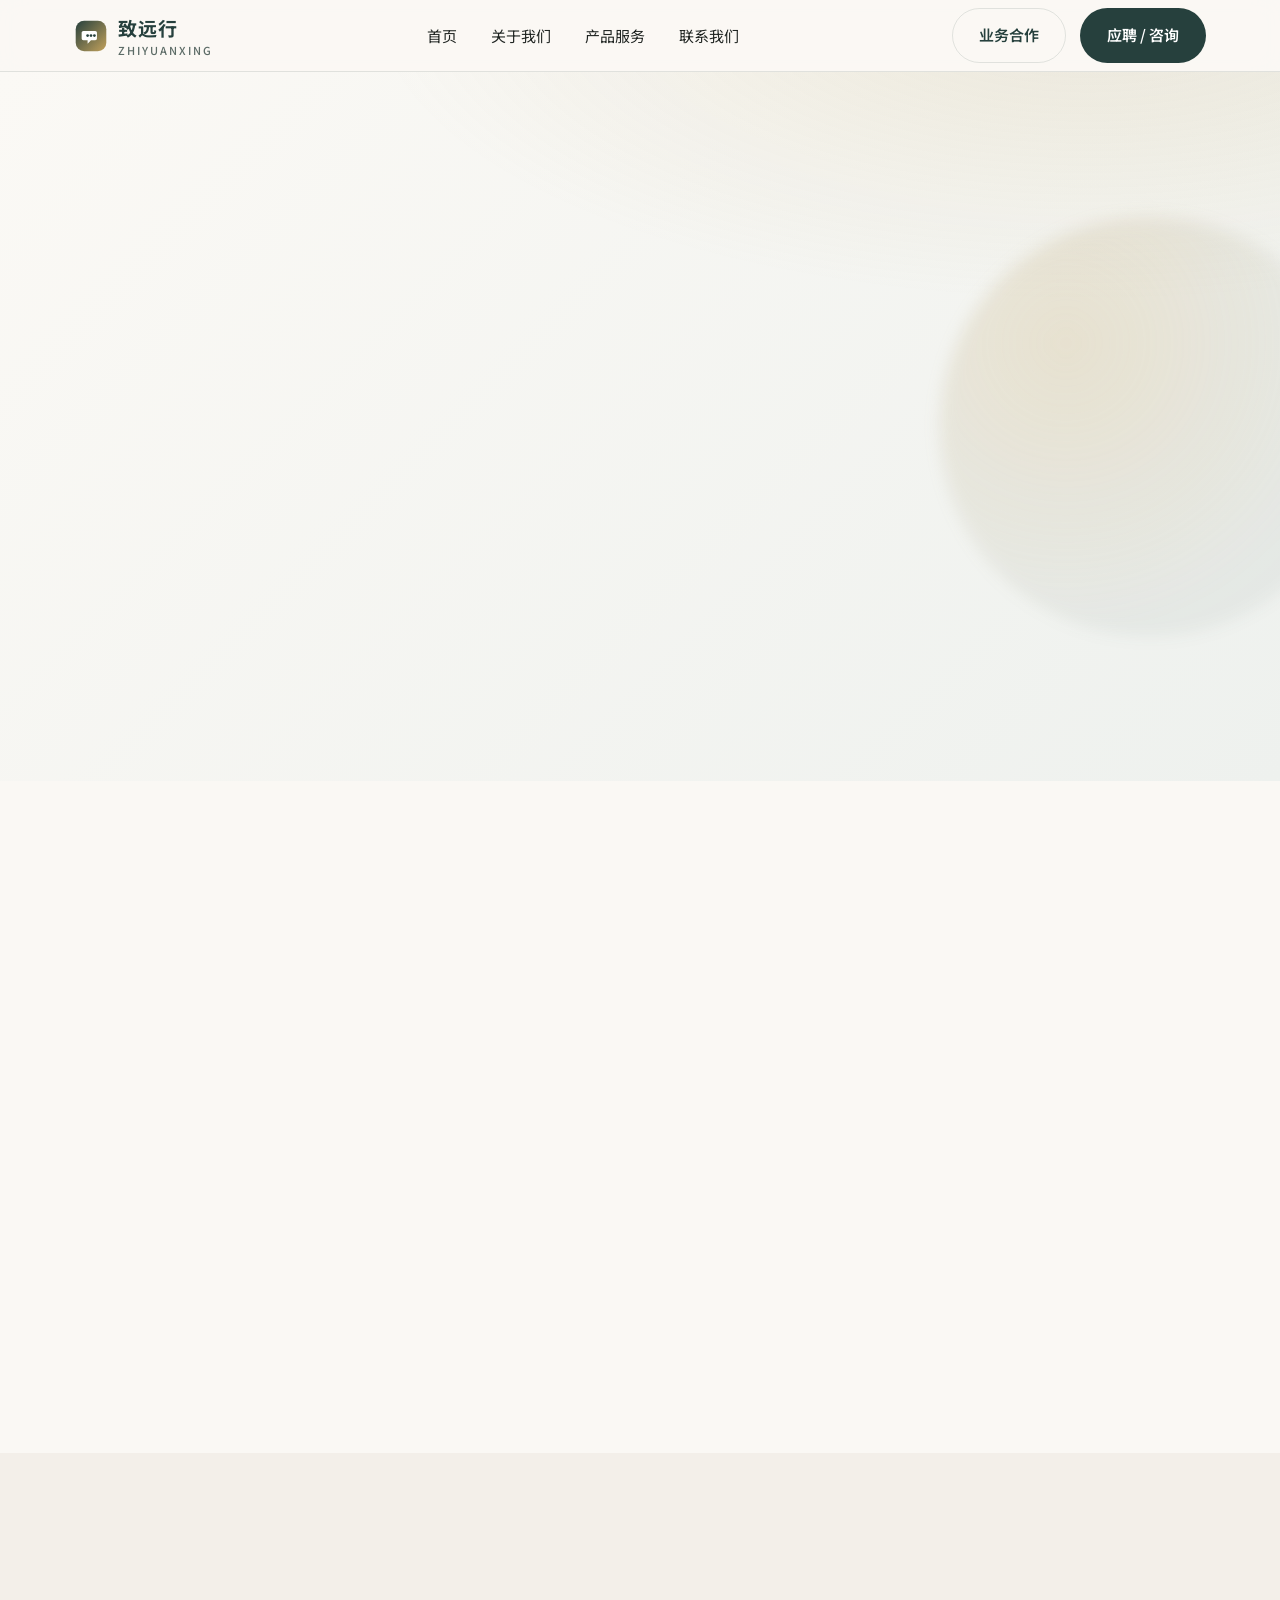
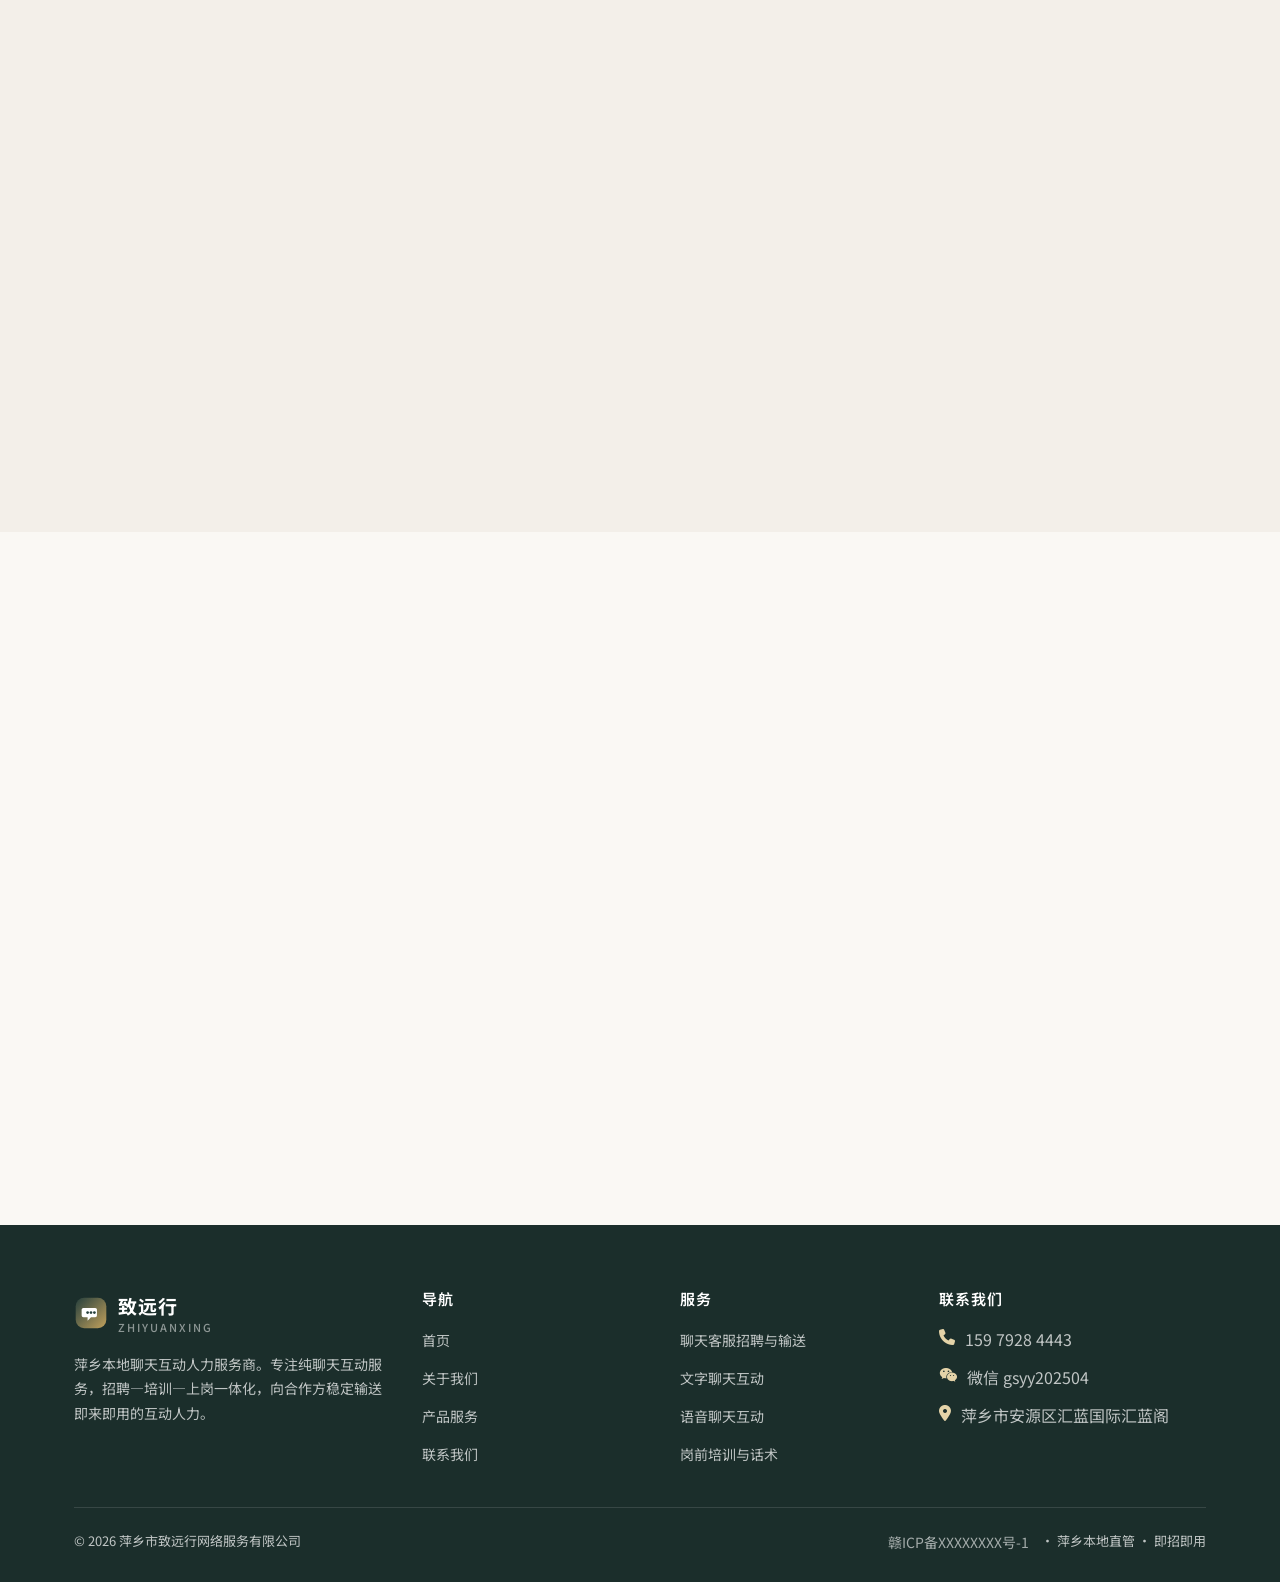
==== index.html @ ad14a849 "add index.html" ====
<!DOCTYPE html>
<html lang="zh-CN">
<head>
  <meta charset="UTF-8" />
  <meta name="viewport" content="width=device-width, initial-scale=1.0" />
  <title>萍乡市致远行网络服务有限公司 · 专注纯聊天互动人力服务</title>
  <meta name="description" content="萍乡市致远行网络服务有限公司——萍乡本地聊天互动人力服务商。提供聊天客服招聘与输送、文字/语音聊天互动、岗前培训与话术支持、弹性用工管理，招聘—培训—上岗一体化，即招即用。" />
  <meta name="keywords" content="聊天客服,客服招聘,聊天互动,语音聊天,萍乡客服,人力输送,致远行" />
  <meta name="theme-color" content="#26403D" />
  <meta property="og:title" content="萍乡市致远行网络服务有限公司" />
  <meta property="og:description" content="萍乡本地聊天互动人力服务商 · 纯聊天无推销 · 即招即用" />
  <meta property="og:type" content="website" />
  <meta property="og:image" content="assets/hero.png" />
  <meta property="og:image:width" content="1536" />
  <meta property="og:image:height" content="1024" />
  <meta property="og:image:alt" content="致远行在线聊天互动人力服务" />
  <meta name="twitter:card" content="summary_large_image" />
  <meta name="twitter:image" content="assets/hero.png" />
  <link rel="icon" type="image/svg+xml" href="assets/favicon.svg" />
  <link rel="preconnect" href="https://fonts.googleapis.com" />
  <link rel="preconnect" href="https://fonts.gstatic.com" crossorigin />
  <link href="https://fonts.googleapis.com/css2?family=Inter:wght@400;500;600;700&family=Noto+Sans+SC:wght@400;500;700&display=swap" rel="stylesheet" />
  <link rel="stylesheet" href="https://cdnjs.cloudflare.com/ajax/libs/font-awesome/6.5.2/css/all.min.css" />
  <link rel="stylesheet" href="css/style.css" />
</head>
<body data-page="home">

  <!-- 导航 -->
  <header class="nav">
    <div class="container nav__inner">
      <a class="brand" href="index.html" aria-label="致远行首页">
        <svg viewBox="0 0 40 40" width="34" height="34" aria-hidden="true">
          <defs><linearGradient id="lg-nav" x1="0" y1="0" x2="1" y2="1"><stop offset="0" stop-color="#26403D"/><stop offset="1" stop-color="#C2A15C"/></linearGradient></defs>
          <rect x="2" y="2" width="36" height="36" rx="10" fill="url(#lg-nav)"/>
          <path d="M11 14h14a2 2 0 0 1 2 2v7a2 2 0 0 1-2 2h-5l-4 4v-4h-5a2 2 0 0 1-2-2v-7a2 2 0 0 1 2-2z" fill="#fff"/>
          <circle cx="16" cy="19.5" r="1.6" fill="#26403D"/><circle cx="20" cy="19.5" r="1.6" fill="#26403D"/><circle cx="24" cy="19.5" r="1.6" fill="#26403D"/>
        </svg>
        <span>致远行<small>ZHIYUANXING</small></span>
      </a>
      <ul class="nav__links">
        <li><a href="index.html" data-nav="home">首页</a></li>
        <li><a href="about.html" data-nav="about">关于我们</a></li>
        <li><a href="services.html" data-nav="services">产品服务</a></li>
        <li><a href="contact.html" data-nav="contact">联系我们</a></li>
      </ul>
      <div class="nav__cta">
        <a href="contact.html" class="btn btn-ghost">业务合作</a>
        <a href="contact.html#recruit" class="btn btn-primary">应聘 / 咨询</a>
        <button class="nav__toggle" aria-label="打开菜单"><span></span><span></span><span></span></button>
      </div>
    </div>
  </header>

  <!-- Hero -->
  <section class="hero">
    <div class="container hero__grid">
      <div class="reveal">
        <span class="eyebrow">萍乡本地 · 聊天互动人力</span>
        <h1>专注纯聊天互动服务<br />为合作方输送<span class="hl">即来即用</span>的互动人力</h1>
        <p class="hero__sub">萍乡市致远行网络服务有限公司，立足萍乡、服务周边。从招聘、培训到上岗一体化，帮你把"聊得久、聊得深"的互动人力，稳定地用起来。</p>
        <div class="hero__actions">
          <a href="services.html" class="btn btn-primary btn-lg">了解服务</a>
          <a href="contact.html#recruit" class="btn btn-ghost btn-lg">加入我们</a>
        </div>
        <div class="hero__tags">
          <span>纯聊天无推销</span><span>文字 + 语音双模</span><span>萍乡本地直管</span><span>即招即用</span>
        </div>
      </div>
      <div class="hero__visual reveal">
        <img src="assets/hero.png" alt="致远行在线聊天互动服务" />
      </div>
    </div>
  </section>

  <!-- 核心业务概览 -->
  <section class="section">
    <div class="container">
      <div class="center reveal">
        <span class="eyebrow">核心业务</span>
        <h2 class="section-title">我们能提供的，不止是"一个人"</h2>
        <p class="section-sub">从招募到管理的一条龙互动人力方案，覆盖文字、语音与弹性用工。</p>
      </div>
      <div class="grid grid-5">
        <article class="card biz-card reveal">
          <div class="num">01</div>
          <div class="card__icon"><i class="fa-solid fa-users"></i></div>
          <h3>招聘与输送</h3>
          <p>面向萍乡及周边招聘在线聊天客服，培训考核合格后稳定输送。</p>
        </article>
        <article class="card biz-card reveal">
          <div class="num">02</div>
          <div class="card__icon"><i class="fa-solid fa-comment-dots"></i></div>
          <h3>文字聊天互动</h3>
          <p>以文字方式实时交流，承接陪伴、答疑与互动，聊得自然、留得长久。</p>
        </article>
        <article class="card biz-card reveal">
          <div class="num">03</div>
          <div class="card__icon"><i class="fa-solid fa-microphone-lines"></i></div>
          <h3>语音聊天互动</h3>
          <p>语音方式提供服务，临场感更强、信任更足、黏性更高。</p>
        </article>
        <article class="card biz-card reveal">
          <div class="num">04</div>
          <div class="card__icon"><i class="fa-solid fa-chalkboard-user"></i></div>
          <h3>培训与话术</h3>
          <p>零基础到上岗的系统培训，训练"会接话、能延续、懂节奏"。</p>
        </article>
        <article class="card biz-card reveal">
          <div class="num">05</div>
          <div class="card__icon"><i class="fa-solid fa-sliders"></i></div>
          <h3>弹性用工</h3>
          <p>聊天员数量按需调配，平抑流量波峰，用工成本可控。</p>
        </article>
      </div>
    </div>
  </section>

  <!-- 价值特色 -->
  <section class="section section--alt">
    <div class="container">
      <div class="center reveal">
        <span class="eyebrow">我们的价值特色</span>
        <h2 class="section-title">为什么合作方愿意一直用我们</h2>
        <p class="section-sub">不卖货、不转化，只把"互动与陪伴"这件事做透。</p>
      </div>
      <div class="grid grid-3">
        <div class="card reveal"><div class="feature"><div class="feature__ico"><i class="fa-solid fa-comments"></i></div><div><h3>纯聊天无推销</h3><p>专注互动与陪伴，不卖货、不转化，用户聊得轻松、无压力。</p></div></div></div>
        <div class="card reveal"><div class="feature"><div class="feature__ico"><i class="fa-solid fa-hourglass-half"></i></div><div><h3>更长会话时长</h3><p>话术与节奏以"聊得久、聊得深"为导向，直接拉长单次聊天时长。</p></div></div></div>
        <div class="card reveal"><div class="feature"><div class="feature__ico"><i class="fa-solid fa-chart-line"></i></div><div><h3>拉升用户活跃</h3><p>稳定高频互动带动平台日活、留存与用户时长，活跃数据可感知。</p></div></div></div>
        <div class="card reveal"><div class="feature"><div class="feature__ico"><i class="fa-solid fa-bolt"></i></div><div><h3>即招即用</h3><p>招聘—培训—上岗一体化，不用合作方自己养招聘团队。</p></div></div></div>
        <div class="card reveal"><div class="feature"><div class="feature__ico"><i class="fa-solid fa-layer-group"></i></div><div><h3>双模沟通</h3><p>文字 + 语音全覆盖，匹配不同互动场景与用户偏好。</p></div></div></div>
        <div class="card reveal"><div class="feature"><div class="feature__ico"><i class="fa-solid fa-location-dot"></i></div><div><h3>本地直管</h3><p>萍乡本地团队管理与支持，沟通顺、响应快、质量稳。</p></div></div></div>
      </div>
    </div>
  </section>

  <!-- 信任带 -->
  <section class="section--tight">
    <div class="container">
      <div class="stats reveal">
        <div class="stat"><div class="n">萍乡<span>本地</span></div><div class="l">本地团队直管，响应快</div></div>
        <div class="stat"><div class="n">4<span>大</span></div><div class="l">核心业务板块全覆盖</div></div>
        <div class="stat"><div class="n">0<span>推销</span></div><div class="l">纯聊天，无转化压力</div></div>
        <div class="stat"><div class="n">1<span>体化</span></div><div class="l">招聘—培训—上岗闭环</div></div>
      </div>
    </div>
  </section>

  <!-- CTA -->
  <section class="section">
    <div class="container">
      <div class="cta-band reveal">
        <h2>需要稳定、好聊的互动人力？</h2>
        <p>无论是业务合作，还是想加入我们的聊天客服团队，都欢迎直接联系。</p>
        <div class="hero__actions">
          <a href="contact.html" class="btn btn-accent btn-lg">业务合作咨询</a>
          <a href="contact.html#recruit" class="btn btn-ghost btn-lg">应聘聊天客服</a>
        </div>
      </div>
    </div>
  </section>

  <!-- 页脚 -->
  <footer class="footer">
    <div class="container">
      <div class="footer__grid">
        <div>
          <div class="brand">
            <svg viewBox="0 0 40 40" width="32" height="32" aria-hidden="true">
              <defs><linearGradient id="lg-foot" x1="0" y1="0" x2="1" y2="1"><stop offset="0" stop-color="#26403D"/><stop offset="1" stop-color="#C2A15C"/></linearGradient></defs>
              <rect x="2" y="2" width="36" height="36" rx="10" fill="url(#lg-foot)"/>
              <path d="M11 14h14a2 2 0 0 1 2 2v7a2 2 0 0 1-2 2h-5l-4 4v-4h-5a2 2 0 0 1-2-2v-7a2 2 0 0 1 2-2z" fill="#fff"/>
              <circle cx="16" cy="19.5" r="1.6" fill="#26403D"/><circle cx="20" cy="19.5" r="1.6" fill="#26403D"/><circle cx="24" cy="19.5" r="1.6" fill="#26403D"/>
            </svg>
            <span>致远行<small>ZHIYUANXING</small></span>
          </div>
          <p>萍乡本地聊天互动人力服务商。专注纯聊天互动服务，招聘—培训—上岗一体化，向合作方稳定输送即来即用的互动人力。</p>
        </div>
        <div>
          <h4>导航</h4>
          <ul>
            <li><a href="index.html">首页</a></li>
            <li><a href="about.html">关于我们</a></li>
            <li><a href="services.html">产品服务</a></li>
            <li><a href="contact.html">联系我们</a></li>
          </ul>
        </div>
        <div>
          <h4>服务</h4>
          <ul>
            <li><a href="services.html">聊天客服招聘与输送</a></li>
            <li><a href="services.html">文字聊天互动</a></li>
            <li><a href="services.html">语音聊天互动</a></li>
            <li><a href="services.html">岗前培训与话术</a></li>
          </ul>
        </div>
        <div>
          <h4>联系我们</h4>
          <ul class="footer__contact">
            <li><i class="fa-solid fa-phone"></i><span>159 7928 4443</span></li>
            <li><i class="fa-brands fa-weixin"></i><span>微信 gsyy202504</span></li>
            <li><i class="fa-solid fa-location-dot"></i><span>萍乡市安源区汇蓝国际汇蓝阁</span></li>
          </ul>
        </div>
      </div>
      <div class="footer__bottom">
        <span>© <span data-year>2026</span> 萍乡市致远行网络服务有限公司</span>
        <span class="icp"><a href="https://beian.miit.gov.cn/" target="_blank" rel="noopener">赣ICP备XXXXXXXX号-1</a> · 萍乡本地直管 · 即招即用</span>
      </div>
    </div>
  </footer>

  <script src="js/main.js"></script>
</body>
</html>
---- css/style.css ----
/* =========================================================
   萍乡市致远行网络服务有限公司 · 企业官网
   设计基调：暖调轻奢 · 简约大气
   配色全部走 CSS 变量，换色只需改 :root
   ========================================================= */

:root {
  /* 色彩 */
  --bg: #FAF8F4;          /* 暖象牙白底 */
  --bg-alt: #F3EFE9;      /* 次级背景（区块交替） */
  --surface: #FFFFFF;     /* 卡片表面 */
  --primary: #26403D;     /* 深黛蓝绿（主色） */
  --primary-soft: #2F4F4A;/* 主色 hover */
  --accent: #C2A15C;      /* 香槟金（点缀） */
  --accent-soft: #E4D3A8; /* 浅金 */
  --rose: #C28B86;        /* 莫兰迪玫瑰（招聘强调） */
  --rose-soft: #EFE0DE;   /* 浅玫瑰底 */
  --text: #1F2421;        /* 主文字 */
  --muted: #5C6B66;       /* 次要文字 */
  --line: rgba(38, 64, 61, 0.12); /* 细分割线 */

  /* 字体 */
  --font-sans: "Noto Sans SC", -apple-system, BlinkMacSystemFont, "PingFang SC",
    "Microsoft YaHei", "Segoe UI", sans-serif;
  --font-num: "Inter", "Noto Sans SC", sans-serif;

  /* 尺度 */
  --maxw: 1180px;
  --radius: 16px;
  --radius-sm: 10px;
  --shadow: 0 14px 40px rgba(38, 64, 61, 0.08);
  --shadow-sm: 0 6px 18px rgba(38, 64, 61, 0.06);
  --nav-h: 72px;
}

/* ---------- 重置 ---------- */
*, *::before, *::after { box-sizing: border-box; }
html { scroll-behavior: smooth; -webkit-text-size-adjust: 100%; }
body {
  margin: 0;
  font-family: var(--font-sans);
  color: var(--text);
  background: var(--bg);
  line-height: 1.75;
  font-size: 16px;
  -webkit-font-smoothing: antialiased;
  text-rendering: optimizeLegibility;
}
img { max-width: 100%; display: block; }
a { color: inherit; text-decoration: none; }
button { font-family: inherit; cursor: pointer; }
h1, h2, h3, h4 { margin: 0; font-weight: 600; line-height: 1.3; color: var(--primary); }
p { margin: 0; }

/* ---------- 布局 ---------- */
.container { width: 100%; max-width: var(--maxw); margin: 0 auto; padding: 0 24px; }
.section { padding: 96px 0; }
.section--alt { background: var(--bg-alt); }
.section--tight { padding: 72px 0; }

/* ---------- 文字工具 ---------- */
.eyebrow {
  display: inline-flex; align-items: center; gap: 8px;
  font-size: 13px; letter-spacing: 2px; text-transform: uppercase;
  color: var(--accent); font-weight: 600; margin-bottom: 14px;
}
.eyebrow::before {
  content: ""; width: 26px; height: 1px; background: var(--accent);
}
.section-title {
  font-size: clamp(26px, 3.4vw, 38px);
  letter-spacing: 0.5px; margin-bottom: 14px;
}
.section-sub {
  color: var(--muted); max-width: 640px; margin: 0 auto 48px;
  font-size: 16px;
}
.center { text-align: center; }
.center .section-sub { margin-left: auto; margin-right: auto; }
.lead { font-size: 18px; color: var(--muted); }

/* ---------- 按钮 ---------- */
.btn {
  display: inline-flex; align-items: center; justify-content: center; gap: 8px;
  padding: 13px 26px; border-radius: 999px; font-size: 15px; font-weight: 600;
  border: 1px solid transparent; transition: all .25s ease; white-space: nowrap;
}
.btn-primary { background: var(--primary); color: #fff; }
.btn-primary:hover { background: var(--primary-soft); transform: translateY(-2px); box-shadow: var(--shadow-sm); }
.btn-accent { background: var(--accent); color: #2a2410; }
.btn-accent:hover { background: #d4b06d; transform: translateY(-2px); }
.btn-rose { background: var(--rose); color: #fff; }
.btn-rose:hover { background: #b37772; transform: translateY(-2px); }
.btn-ghost { border-color: var(--line); color: var(--primary); background: transparent; }
.btn-ghost:hover { border-color: var(--accent); color: var(--accent); }
.btn-lg { padding: 16px 34px; font-size: 16px; }

/* ---------- 顶部导航 ---------- */
.nav {
  position: sticky; top: 0; z-index: 50; height: var(--nav-h);
  background: rgba(250, 248, 244, 0.82);
  backdrop-filter: saturate(180%) blur(12px);
  border-bottom: 1px solid var(--line);
}
.nav__inner { height: 100%; display: flex; align-items: center; justify-content: space-between; }
.brand { display: flex; align-items: center; gap: 10px; font-weight: 700; color: var(--primary); font-size: 19px; letter-spacing: 1px; }
.brand svg { width: 34px; height: 34px; flex: none; }
.brand small { display: block; font-size: 11px; font-weight: 500; letter-spacing: 2px; color: var(--muted); margin-top: -4px; }
.nav__links { display: flex; align-items: center; gap: 34px; list-style: none; margin: 0; padding: 0; }
.nav__links a { font-size: 15px; color: var(--text); position: relative; padding: 6px 0; transition: color .2s; }
.nav__links a::after {
  content: ""; position: absolute; left: 0; bottom: 0; height: 2px; width: 0;
  background: var(--accent); transition: width .25s ease;
}
.nav__links a:hover, .nav__links a.active { color: var(--primary); }
.nav__links a:hover::after, .nav__links a.active::after { width: 100%; }
.nav__cta { display: flex; align-items: center; gap: 14px; }
.nav__toggle { display: none; background: none; border: 0; padding: 8px; }
.nav__toggle span { display: block; width: 24px; height: 2px; background: var(--primary); margin: 5px 0; transition: .3s; }

/* 移动端抽屉 */
@media (max-width: 920px) {
  .nav__toggle { display: block; }
  .nav__links {
    position: fixed; inset: var(--nav-h) 0 auto 0; flex-direction: column; gap: 0;
    background: var(--bg); border-bottom: 1px solid var(--line);
    padding: 12px 24px 24px; transform: translateY(-120%); transition: transform .35s ease;
    box-shadow: var(--shadow);
  }
  .nav__links.open { transform: translateY(0); }
  .nav__links li { width: 100%; }
  .nav__links a { display: block; padding: 14px 0; border-bottom: 1px solid var(--line); }
  .nav__links a::after { display: none; }
  .nav__cta .btn-ghost { display: none; }
}

/* ---------- Hero ---------- */
.hero {
  position: relative; overflow: hidden;
  background:
    radial-gradient(1200px 500px at 85% -10%, rgba(194,161,92,0.16), transparent 60%),
    linear-gradient(135deg, #FBF9F5 0%, #EEF1EE 100%);
  padding: 110px 0 96px;
}
.hero::after {
  content: ""; position: absolute; right: -80px; top: 50%; transform: translateY(-50%);
  width: 420px; height: 420px; border-radius: 50%;
  background: radial-gradient(circle at 30% 30%, rgba(194,161,92,0.22), rgba(38,64,61,0.05) 70%);
  filter: blur(8px); pointer-events: none;
}
.hero__grid { display: grid; grid-template-columns: 1.15fr 0.85fr; gap: 48px; align-items: center; position: relative; z-index: 1; }
.hero h1 { font-size: clamp(32px, 4.6vw, 52px); line-height: 1.18; letter-spacing: 0.5px; margin-bottom: 18px; }
.hero h1 .hl { color: var(--accent); }
.hero__sub { font-size: 18px; color: var(--muted); max-width: 520px; margin-bottom: 32px; }
.hero__actions { display: flex; gap: 14px; flex-wrap: wrap; }
.hero__tags { display: flex; gap: 10px; flex-wrap: wrap; margin-top: 30px; }
.hero__tags span {
  font-size: 13px; color: var(--primary); background: rgba(38,64,61,0.06);
  border: 1px solid var(--line); padding: 6px 14px; border-radius: 999px;
}
/* Hero 视觉卡 */
.hero__visual {
  position: relative; border-radius: 22px; overflow: hidden;
  box-shadow: var(--shadow); min-height: 360px;
  background: var(--surface); display: flex; align-items: center; justify-content: center;
}
.hero__visual img { width: 100%; height: 100%; object-fit: cover; display: block; }

/* 内页页头 */
.page-head { background: linear-gradient(135deg, #FBF9F5, #EEF1EE); padding: 84px 0 60px; border-bottom: 1px solid var(--line); }
.page-head h1 { font-size: clamp(28px, 4vw, 42px); margin-bottom: 14px; letter-spacing: .5px; }
.page-head p { color: var(--muted); max-width: 660px; font-size: 17px; }
.page-head .crumbs { font-size: 13px; color: var(--muted); margin-bottom: 16px; letter-spacing: 1px; }
.page-head .crumbs a:hover { color: var(--accent); }

/* ---------- 卡片网格 ---------- */
.grid { display: grid; gap: 24px; }
.grid-2 { grid-template-columns: repeat(2, 1fr); }
.grid-3 { grid-template-columns: repeat(3, 1fr); }
.grid-4 { grid-template-columns: repeat(4, 1fr); }
.grid-5 { grid-template-columns: repeat(5, 1fr); }

.card {
  background: var(--surface); border: 1px solid var(--line); border-radius: var(--radius);
  padding: 30px; transition: transform .3s ease, box-shadow .3s ease, border-color .3s ease;
}
.card:hover { transform: translateY(-6px); box-shadow: var(--shadow); border-color: transparent; }
.card__icon {
  width: 52px; height: 52px; border-radius: 14px; display: grid; place-items: center;
  background: linear-gradient(150deg, rgba(194,161,92,.18), rgba(38,64,61,.08));
  color: var(--primary); font-size: 22px; margin-bottom: 18px;
}
.card h3 { font-size: 19px; margin-bottom: 10px; }
.card p { color: var(--muted); font-size: 15px; }

/* 业务概览卡（首页，5 列在宽屏） */
.biz-card { text-align: left; }
.biz-card .num { font-family: var(--font-num); font-size: 13px; color: var(--accent); font-weight: 700; letter-spacing: 1px; }

/* ---------- 价值特色 ---------- */
.feature { display: flex; gap: 16px; align-items: flex-start; }
.feature__ico {
  flex: none; width: 46px; height: 46px; border-radius: 12px; display: grid; place-items: center;
  background: var(--bg-alt); color: var(--accent); font-size: 19px;
  border: 1px solid var(--line);
}
.feature h3 { font-size: 17px; margin-bottom: 6px; }
.feature p { font-size: 14px; }

/* ---------- 信任带 / 数据条 ---------- */
.stats { display: grid; grid-template-columns: repeat(4, 1fr); gap: 24px; text-align: center; }
.stat .n { font-family: var(--font-num); font-weight: 700; font-size: 40px; color: var(--primary); line-height: 1; }
.stat .n span { color: var(--accent); }
.stat .l { color: var(--muted); font-size: 14px; margin-top: 8px; }

/* ---------- CTA 区块 ---------- */
.cta-band {
  background: linear-gradient(135deg, var(--primary), #1b2e2b);
  color: #fff; border-radius: 22px; padding: 56px 48px; text-align: center; position: relative; overflow: hidden;
}
.cta-band::before { content: ""; position: absolute; inset: 0; background: radial-gradient(600px 300px at 80% 0%, rgba(194,161,92,.28), transparent 60%); }
.cta-band h2 { color: #fff; font-size: clamp(24px, 3vw, 34px); margin-bottom: 12px; position: relative; }
.cta-band p { color: rgba(255,255,255,.78); margin-bottom: 26px; position: relative; }
.cta-band .hero__actions { justify-content: center; position: relative; }
.cta-band .btn-ghost { border-color: rgba(255,255,255,.35); color: #fff; }
.cta-band .btn-ghost:hover { border-color: var(--accent); color: var(--accent); }

/* ---------- 页脚 ---------- */
.footer { background: #1b2e2b; color: rgba(255,255,255,.72); padding: 64px 0 28px; }
.footer__grid { display: grid; grid-template-columns: 1.4fr 1fr 1fr 1.2fr; gap: 36px; }
.footer h4 { color: #fff; font-size: 15px; margin-bottom: 16px; letter-spacing: 1px; }
.footer a { color: rgba(255,255,255,.72); transition: color .2s; font-size: 14px; }
.footer a:hover { color: var(--accent-soft); }
.footer ul { list-style: none; margin: 0; padding: 0; display: grid; gap: 10px; }
.footer .brand { color: #fff; margin-bottom: 14px; }
.footer .brand small { color: rgba(255,255,255,.5); }
.footer p { font-size: 14px; }
.footer__bottom { border-top: 1px solid rgba(255,255,255,.12); margin-top: 40px; padding-top: 22px; font-size: 13px; display: flex; justify-content: space-between; flex-wrap: wrap; gap: 10px; }
.footer__bottom .icp { display: flex; gap: 12px; flex-wrap: wrap; }
.footer__bottom .icp a { color: rgba(255,255,255,.6); text-decoration: none; }
.footer__bottom .icp a:hover { color: #fff; }
.footer__contact li { display: flex; gap: 10px; align-items: flex-start; }
.footer__contact i { color: var(--accent-soft); margin-top: 4px; }

/* ---------- 关于我们：时间轴 ---------- */
.timeline { position: relative; padding-left: 28px; }
.timeline::before { content: ""; position: absolute; left: 7px; top: 6px; bottom: 6px; width: 2px; background: linear-gradient(var(--accent), var(--line)); }
.timeline li { position: relative; list-style: none; margin-bottom: 26px; }
.timeline li::before { content: ""; position: absolute; left: -28px; top: 6px; width: 14px; height: 14px; border-radius: 50%; background: var(--accent); box-shadow: 0 0 0 4px rgba(194,161,92,.2); }
.timeline .yr { font-family: var(--font-num); font-weight: 700; color: var(--primary); }

/* 双栏图文 */
.split { display: grid; grid-template-columns: 1fr 1fr; gap: 48px; align-items: center; }
.split__media {
  border-radius: var(--radius); min-height: 320px; background:
    linear-gradient(160deg, rgba(38,64,61,.9), rgba(38,64,61,.6)),
    repeating-linear-gradient(45deg, rgba(255,255,255,.05) 0 12px, transparent 12px 24px);
  border: 1px solid var(--line); display: grid; place-items: center; color: #fff; text-align: center; padding: 30px; overflow: hidden;
}
.split__media img { width: 100%; height: 100%; object-fit: cover; display: block; }
.split__media.has-img { padding: 0; background: none; border: none; }
.split__media .ph { font-size: 14px; color: rgba(255,255,255,.6); letter-spacing: 1px; }

/* ---------- 服务流程步骤 ---------- */
.steps { display: grid; grid-template-columns: repeat(5, 1fr); gap: 18px; counter-reset: step; }
.step { background: var(--surface); border: 1px solid var(--line); border-radius: var(--radius); padding: 26px 20px; text-align: center; position: relative; }
.step::before { counter-increment: step; content: counter(step); font-family: var(--font-num); font-weight: 700; font-size: 14px; color: var(--accent); display: inline-grid; place-items: center; width: 34px; height: 34px; border-radius: 50%; border: 1.5px solid var(--accent); margin-bottom: 12px; }
.step h3 { font-size: 16px; margin-bottom: 6px; }
.step p { font-size: 13px; }

/* 服务详卡 */
.svc { display: grid; grid-template-columns: 70px 1fr; gap: 26px; align-items: start; padding: 30px 0; border-bottom: 1px solid var(--line); }
.svc:last-child { border-bottom: 0; }
.svc .ic { width: 70px; height: 70px; border-radius: 18px; display: grid; place-items: center; background: linear-gradient(150deg, rgba(194,161,92,.18), rgba(38,64,61,.08)); color: var(--primary); font-size: 28px; }
.svc h3 { font-size: 21px; margin-bottom: 8px; }
.svc p { color: var(--muted); margin-bottom: 14px; }
.svc ul { list-style: none; margin: 0; padding: 0; display: flex; flex-wrap: wrap; gap: 10px; }
.svc ul li { font-size: 13px; color: var(--primary); background: var(--bg-alt); border: 1px solid var(--line); padding: 6px 13px; border-radius: 999px; }
@media (max-width: 560px) { .svc { grid-template-columns: 1fr; gap: 16px; } .svc .ic { width: 56px; height: 56px; font-size: 22px; } }

/* ---------- 联系我们 ---------- */
.contact-grid { display: grid; grid-template-columns: 1fr 1fr; gap: 40px; align-items: start; }
.info-card { background: var(--surface); border: 1px solid var(--line); border-radius: var(--radius); padding: 14px 22px; display: flex; gap: 16px; align-items: center; margin-bottom: 16px; transition: border-color .2s; }
.info-card:hover { border-color: var(--accent); }
.info-card .ic { flex: none; width: 46px; height: 46px; border-radius: 12px; display: grid; place-items: center; background: var(--bg-alt); color: var(--primary); font-size: 18px; }
.info-card .k { font-size: 13px; color: var(--muted); }
.info-card .v { font-weight: 600; color: var(--primary); font-size: 16px; }
.info-card .v a { color: var(--primary); }
.copy-btn { margin-left: auto; font-size: 12px; color: var(--accent); background: none; border: 1px solid var(--line); border-radius: 999px; padding: 5px 12px; transition: .2s; }
.copy-btn:hover { border-color: var(--accent); }

.qr-tip { font-size: 12px; color: var(--muted); margin-top: 8px; line-height: 1.6; }
.qr-frame { width: 112px; height: 112px; border: 1px dashed var(--line); border-radius: var(--radius-sm); margin-top: 12px; display: grid; place-items: center; background: var(--bg); }
.qr-placeholder { text-align: center; font-size: 11px; color: var(--muted); line-height: 1.3; }
.qr-frame img { width: 100%; height: 100%; object-fit: cover; border-radius: var(--radius-sm); }
.map-wrap { border-radius: var(--radius); overflow: hidden; border: 1px solid var(--line); background: var(--bg-alt); }
.map-head { display: flex; align-items: center; justify-content: space-between; gap: 12px; padding: 14px 18px; border-bottom: 1px solid var(--line); }
.map-head h3 { margin: 0; font-size: 16px; display: flex; align-items: center; gap: 8px; color: var(--ink); }
.map-head h3 i { color: var(--accent); }
.map-link { font-size: 13px; color: var(--brand); text-decoration: none; white-space: nowrap; }
.map-link:hover { text-decoration: underline; }
.map-frame { position: relative; width: 100%; height: 360px; background: var(--bg-alt); }
.map-frame iframe { display: block; width: 100%; height: 100%; border: 0; }
.map-foot { padding: 12px 18px; font-size: 13px; color: var(--muted); border-top: 1px solid var(--line); display: flex; align-items: center; gap: 8px; flex-wrap: wrap; }
.map-foot b { color: var(--ink); font-weight: 600; }
@media (max-width: 640px) { .map-frame { height: 280px; } }

/* 招聘海报区块 */
.recruit {
  background: linear-gradient(150deg, var(--rose-soft), #fbf4f3);
  border: 1px solid rgba(194,139,134,.35); border-radius: 22px; padding: 44px; position: relative; overflow: hidden;
}
.recruit::after { content: ""; position: absolute; right: -40px; bottom: -40px; width: 200px; height: 200px; border-radius: 50%; background: radial-gradient(circle, rgba(194,139,134,.25), transparent 70%); }
.recruit .tag { display: inline-block; background: var(--rose); color: #fff; font-size: 12px; letter-spacing: 1px; padding: 5px 14px; border-radius: 999px; margin-bottom: 14px; }
.recruit h2 { font-size: clamp(24px, 3vw, 32px); margin-bottom: 12px; color: #7a4a45; }
.recruit p { color: #8a5b56; max-width: 560px; margin-bottom: 22px; }
.recruit__points { display: flex; flex-wrap: wrap; gap: 10px; margin-bottom: 26px; }
.recruit__points span { background: #fff; border: 1px solid rgba(194,139,134,.35); color: #7a4a45; font-size: 13px; padding: 7px 14px; border-radius: 999px; }
.recruit .hero__actions { gap: 12px; }

/* 表单 */
.form { background: var(--surface); border: 1px solid var(--line); border-radius: var(--radius); padding: 32px; }
.form h3 { margin-bottom: 6px; font-size: 20px; }
.form .hint { color: var(--muted); font-size: 14px; margin-bottom: 22px; }
.field { margin-bottom: 18px; }
.field label { display: block; font-size: 14px; color: var(--primary); margin-bottom: 7px; font-weight: 600; }
.field input, .field textarea {
  width: 100%; padding: 12px 14px; border: 1px solid var(--line); border-radius: var(--radius-sm);
  font-family: inherit; font-size: 15px; background: var(--bg); color: var(--text); transition: border-color .2s, box-shadow .2s;
}
.field input:focus, .field textarea:focus { outline: none; border-color: var(--accent); box-shadow: 0 0 0 3px rgba(194,161,92,.18); }
.field textarea { resize: vertical; min-height: 110px; }
.field .err { color: #b3544d; font-size: 13px; margin-top: 6px; display: none; }
.field.invalid input, .field.invalid textarea { border-color: #b3544d; }
.field.invalid .err { display: block; }
.form__msg { font-size: 14px; margin-top: 10px; min-height: 20px; }
.form__msg.ok { color: #2f7d5b; }
.form__msg.bad { color: #b3544d; }

/* ---------- 滚动淡入 ---------- */
.reveal { opacity: 0; transform: translateY(28px); transition: opacity .7s ease, transform .7s ease; }
.reveal.in { opacity: 1; transform: none; }
@media (prefers-reduced-motion: reduce) { .reveal { opacity: 1; transform: none; transition: none; } }

/* ---------- 响应式 ---------- */
@media (max-width: 1024px) {
  .grid-5 { grid-template-columns: repeat(3, 1fr); }
  .steps { grid-template-columns: repeat(3, 1fr); }
}
@media (max-width: 920px) {
  .hero__grid { grid-template-columns: 1fr; }
  .hero__visual { min-height: 300px; }
  .footer__grid { grid-template-columns: 1fr 1fr; }
  .contact-grid { grid-template-columns: 1fr; }
  .split { grid-template-columns: 1fr; }
}
@media (max-width: 720px) {
  .section { padding: 64px 0; }
  .grid-2, .grid-3, .grid-4, .grid-5 { grid-template-columns: 1fr; }
  .stats { grid-template-columns: repeat(2, 1fr); }
  .steps { grid-template-columns: 1fr; }
  .footer__grid { grid-template-columns: 1fr; }
  .recruit { padding: 30px; }
  .cta-band { padding: 40px 24px; }
}
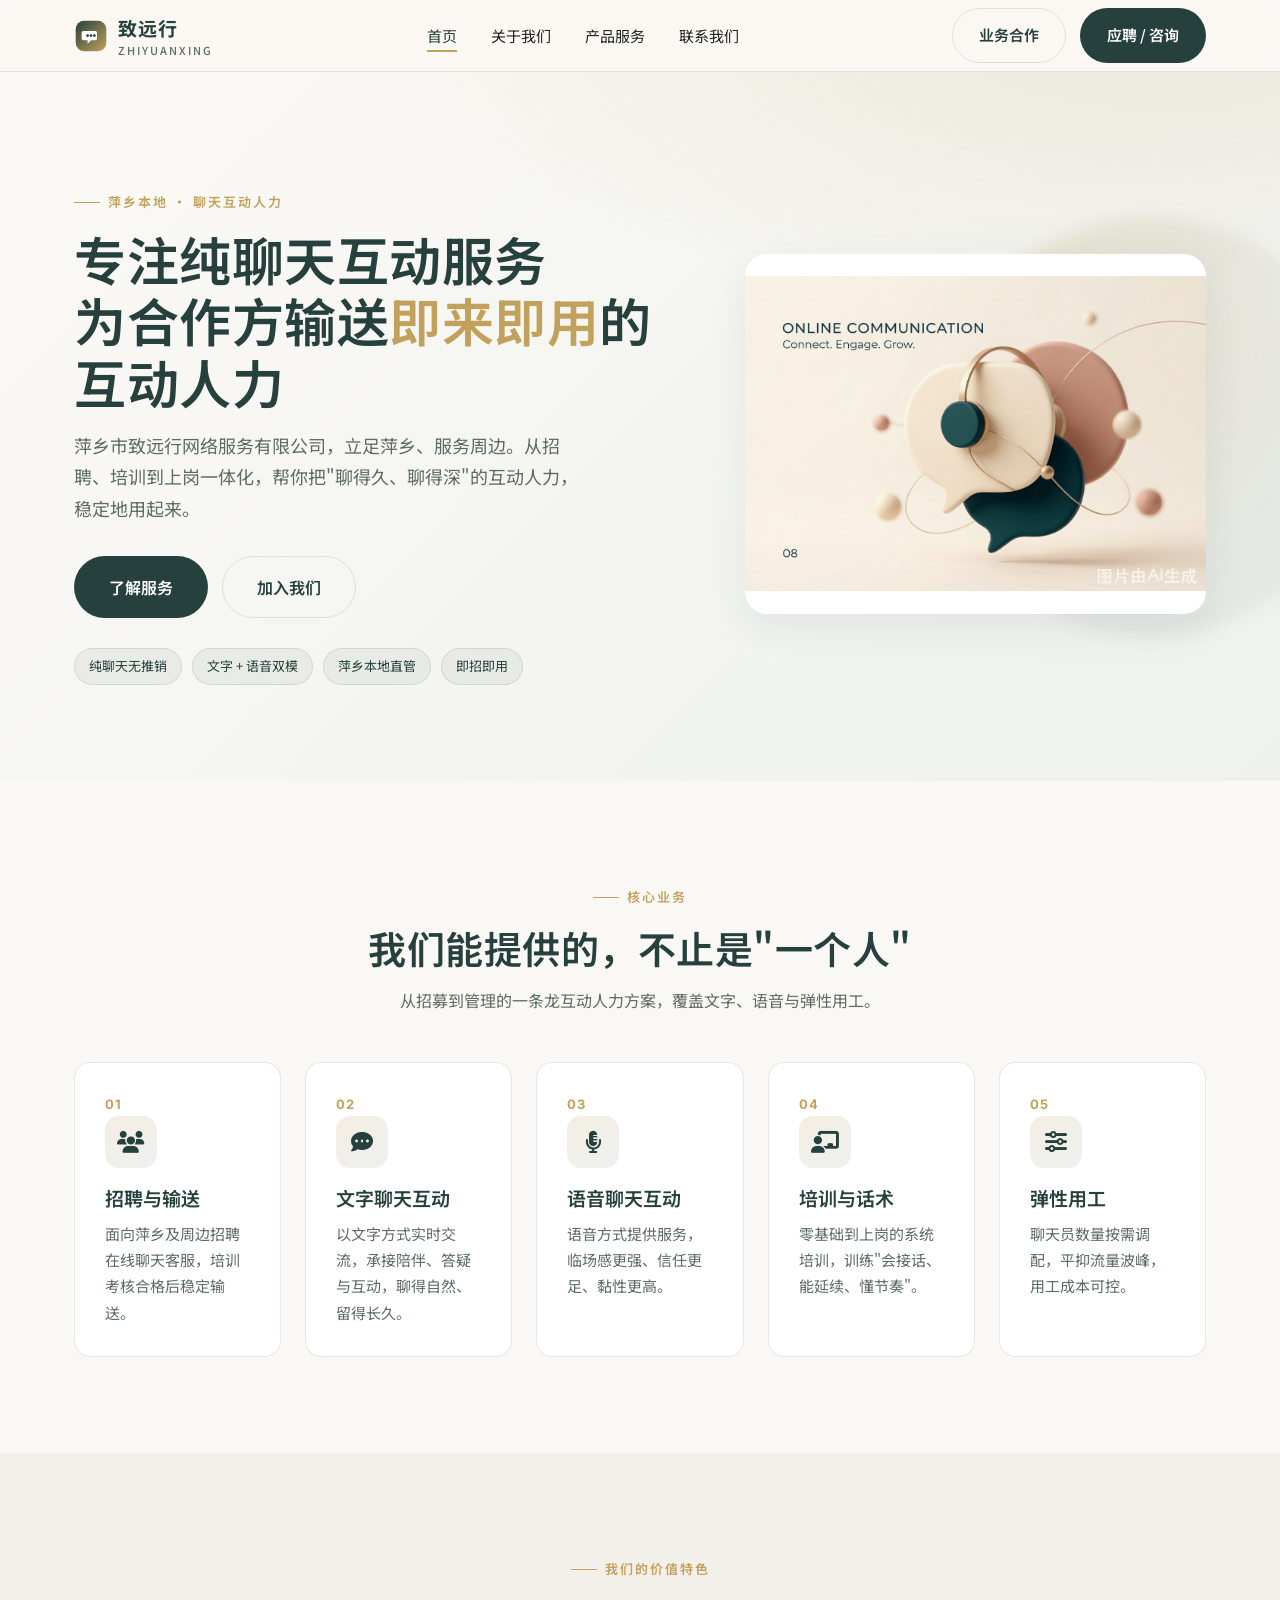
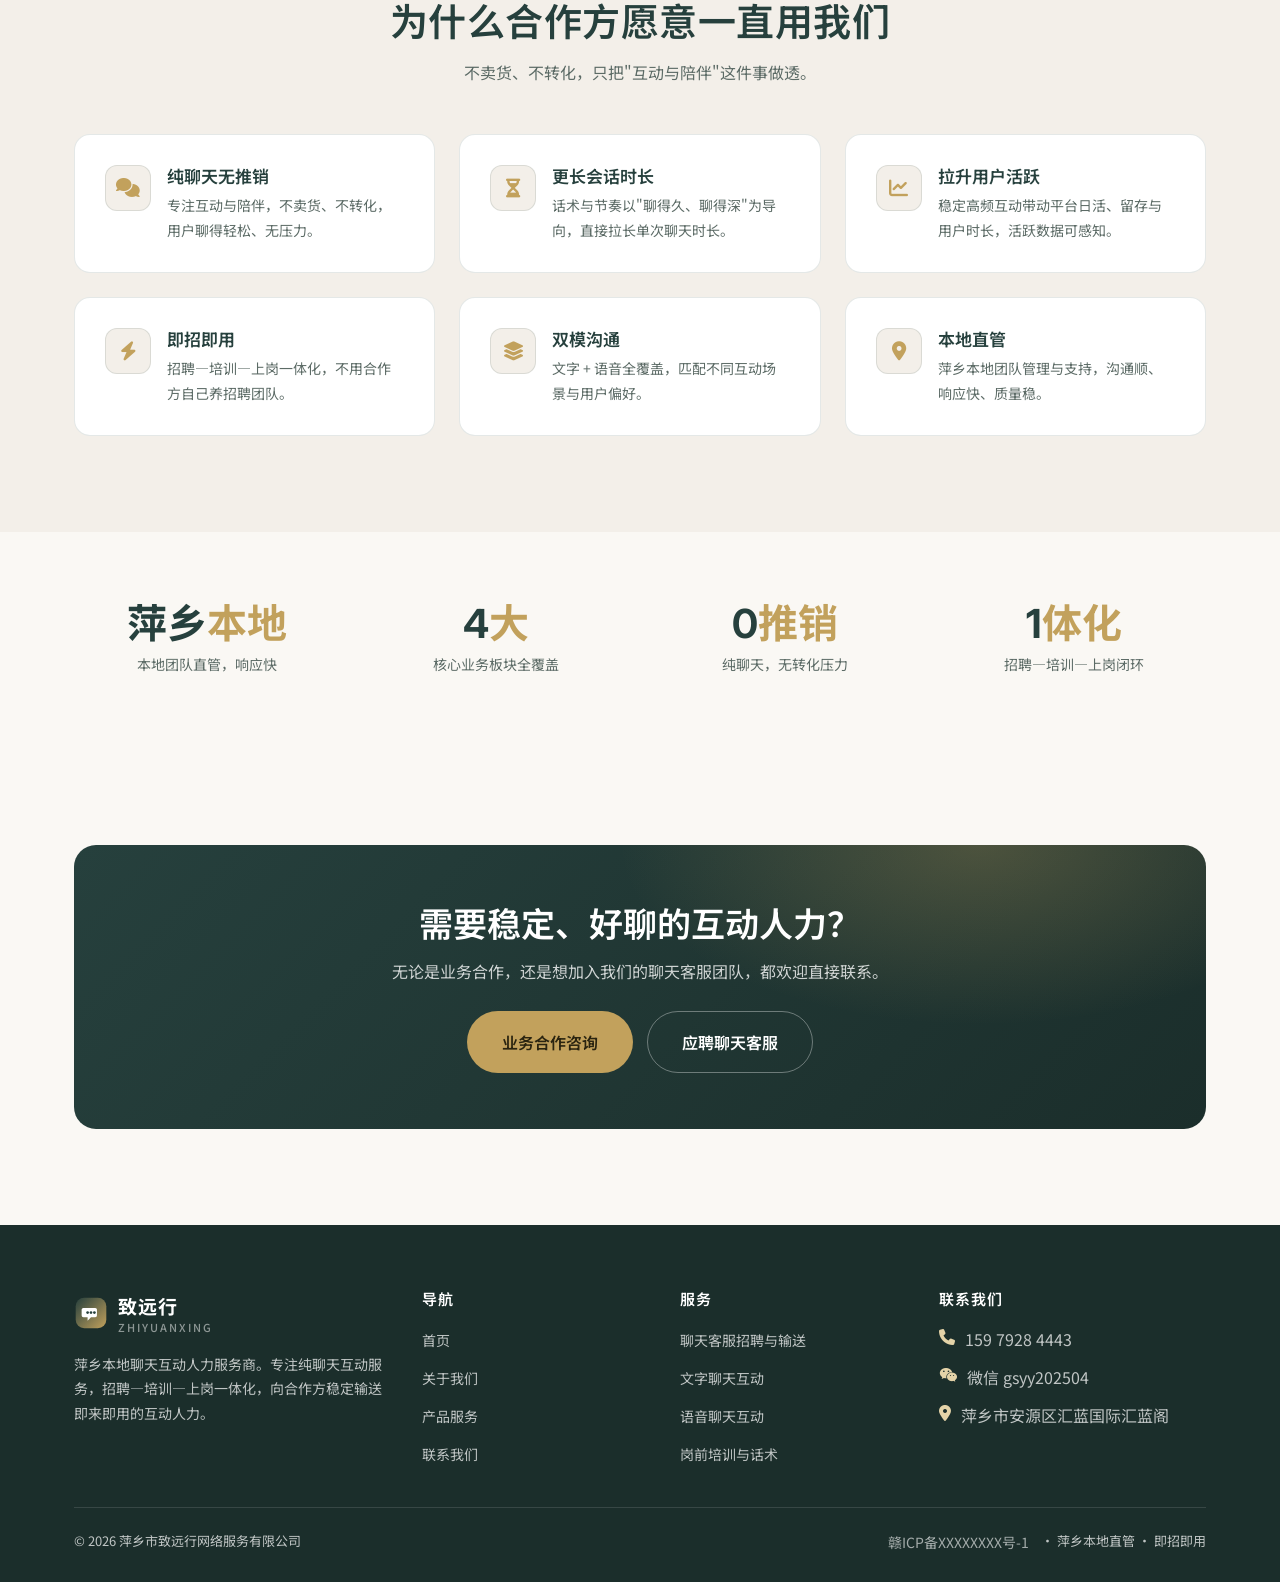
==== commit 673b4f39: "seo: real URL for index.html" ====
--- a/index.html
+++ b/index.html
@@ -10,12 +10,12 @@
   <meta property="og:title" content="萍乡市致远行网络服务有限公司" />
   <meta property="og:description" content="萍乡本地聊天互动人力服务商 · 纯聊天无推销 · 即招即用" />
   <meta property="og:type" content="website" />
-  <meta property="og:image" content="assets/hero.png" />
+  <meta property="og:image" content="https://474290.github.io/zhiyuanxing-website/assets/hero.png" />
   <meta property="og:image:width" content="1536" />
   <meta property="og:image:height" content="1024" />
   <meta property="og:image:alt" content="致远行在线聊天互动人力服务" />
   <meta name="twitter:card" content="summary_large_image" />
-  <meta name="twitter:image" content="assets/hero.png" />
+  <meta name="twitter:image" content="https://474290.github.io/zhiyuanxing-website/assets/hero.png" />
   <link rel="icon" type="image/svg+xml" href="assets/favicon.svg" />
   <link rel="preconnect" href="https://fonts.googleapis.com" />
   <link rel="preconnect" href="https://fonts.gstatic.com" crossorigin />
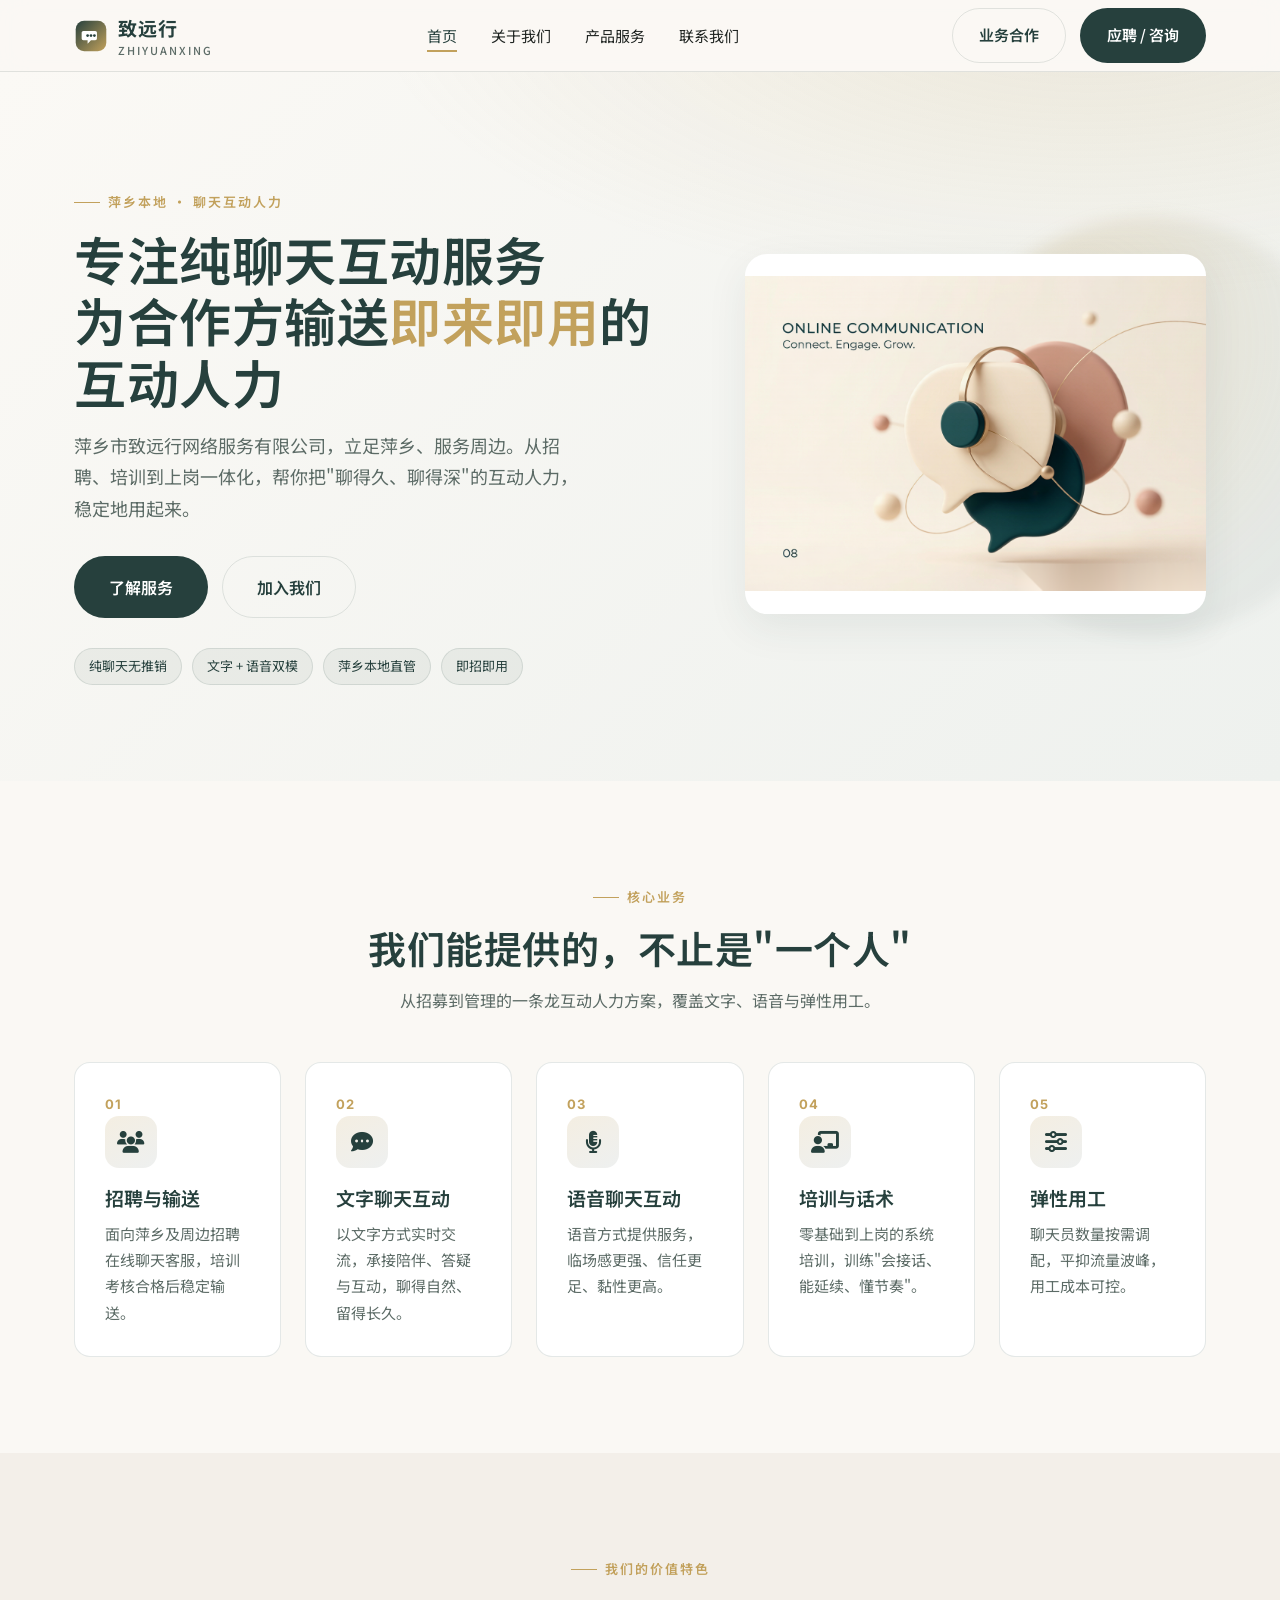
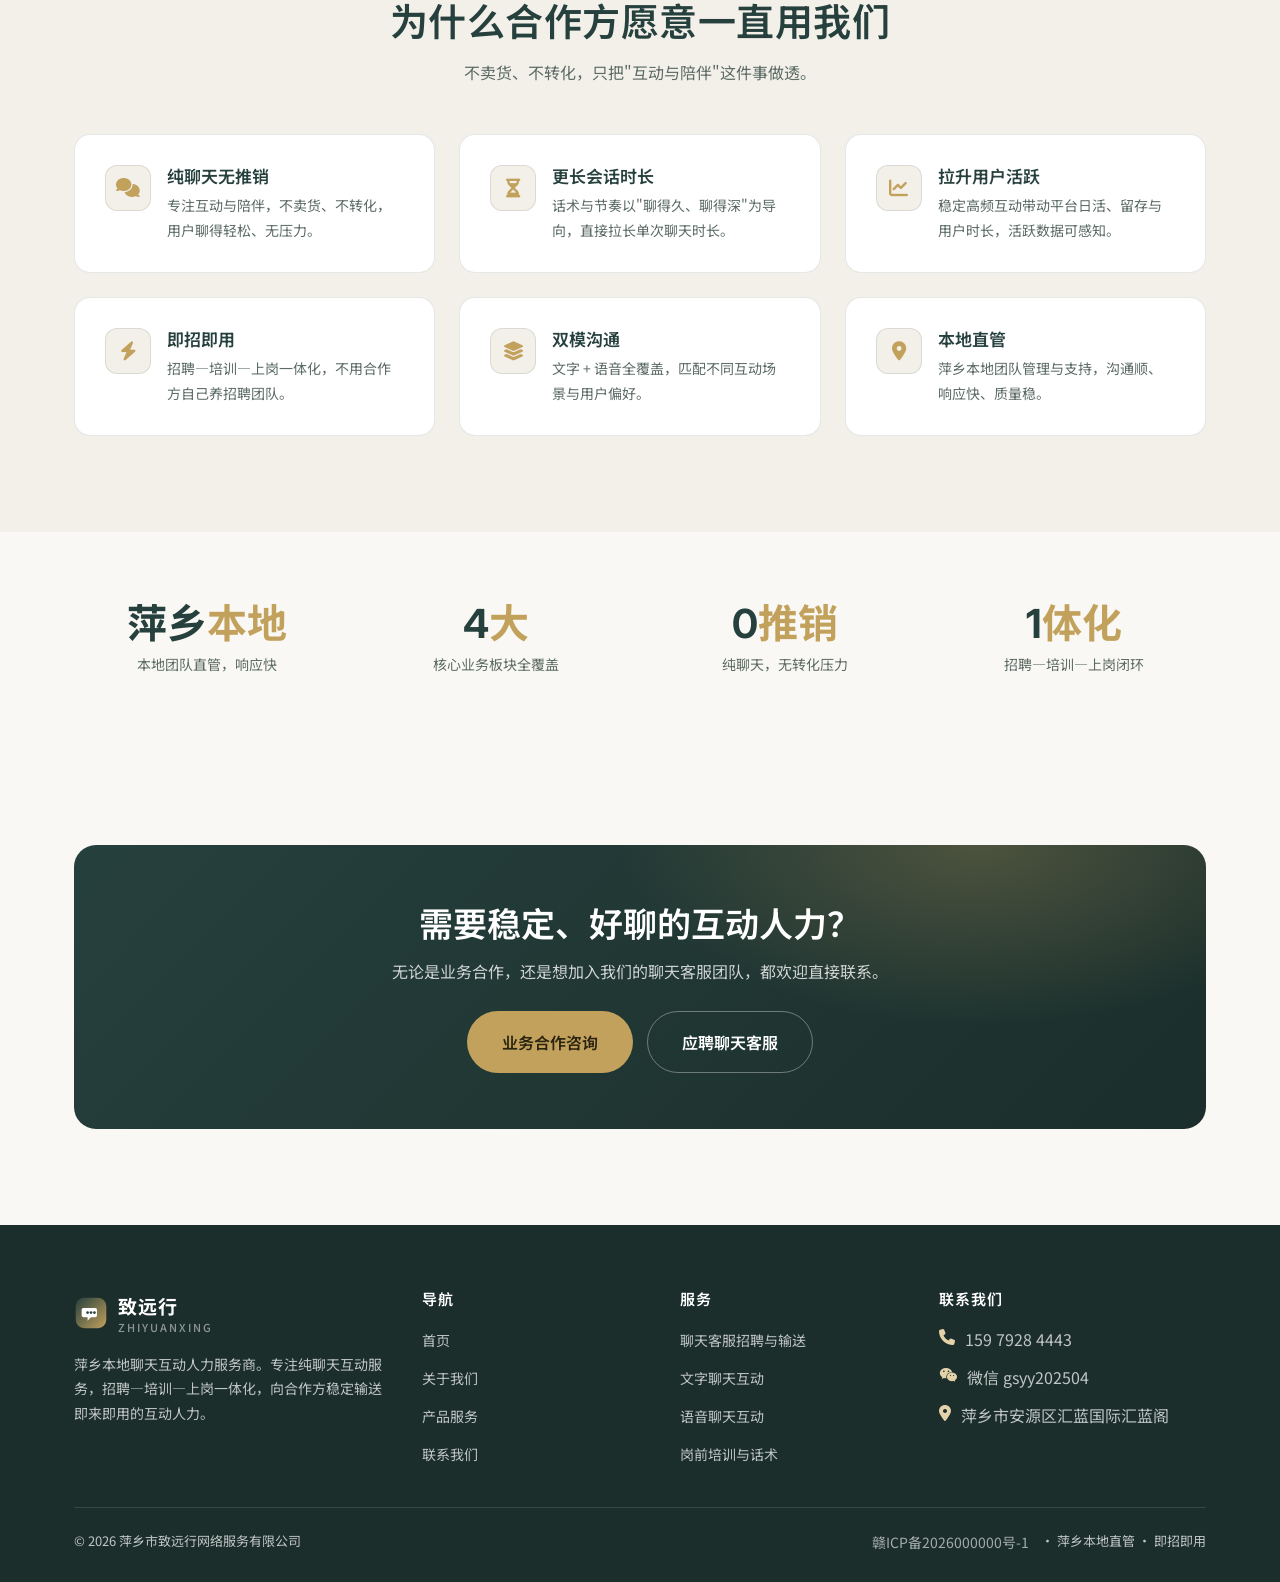
==== commit e88c38f2: "fix: remove AI watermark + update test ICP number" ====
--- a/index.html
+++ b/index.html
@@ -205,7 +205,7 @@
       </div>
       <div class="footer__bottom">
         <span>© <span data-year>2026</span> 萍乡市致远行网络服务有限公司</span>
-        <span class="icp"><a href="https://beian.miit.gov.cn/" target="_blank" rel="noopener">赣ICP备XXXXXXXX号-1</a> · 萍乡本地直管 · 即招即用</span>
+        <span class="icp"><a href="https://beian.miit.gov.cn/" target="_blank" rel="noopener">赣ICP备2026000000号-1</a> · 萍乡本地直管 · 即招即用</span>
       </div>
     </div>
   </footer>
